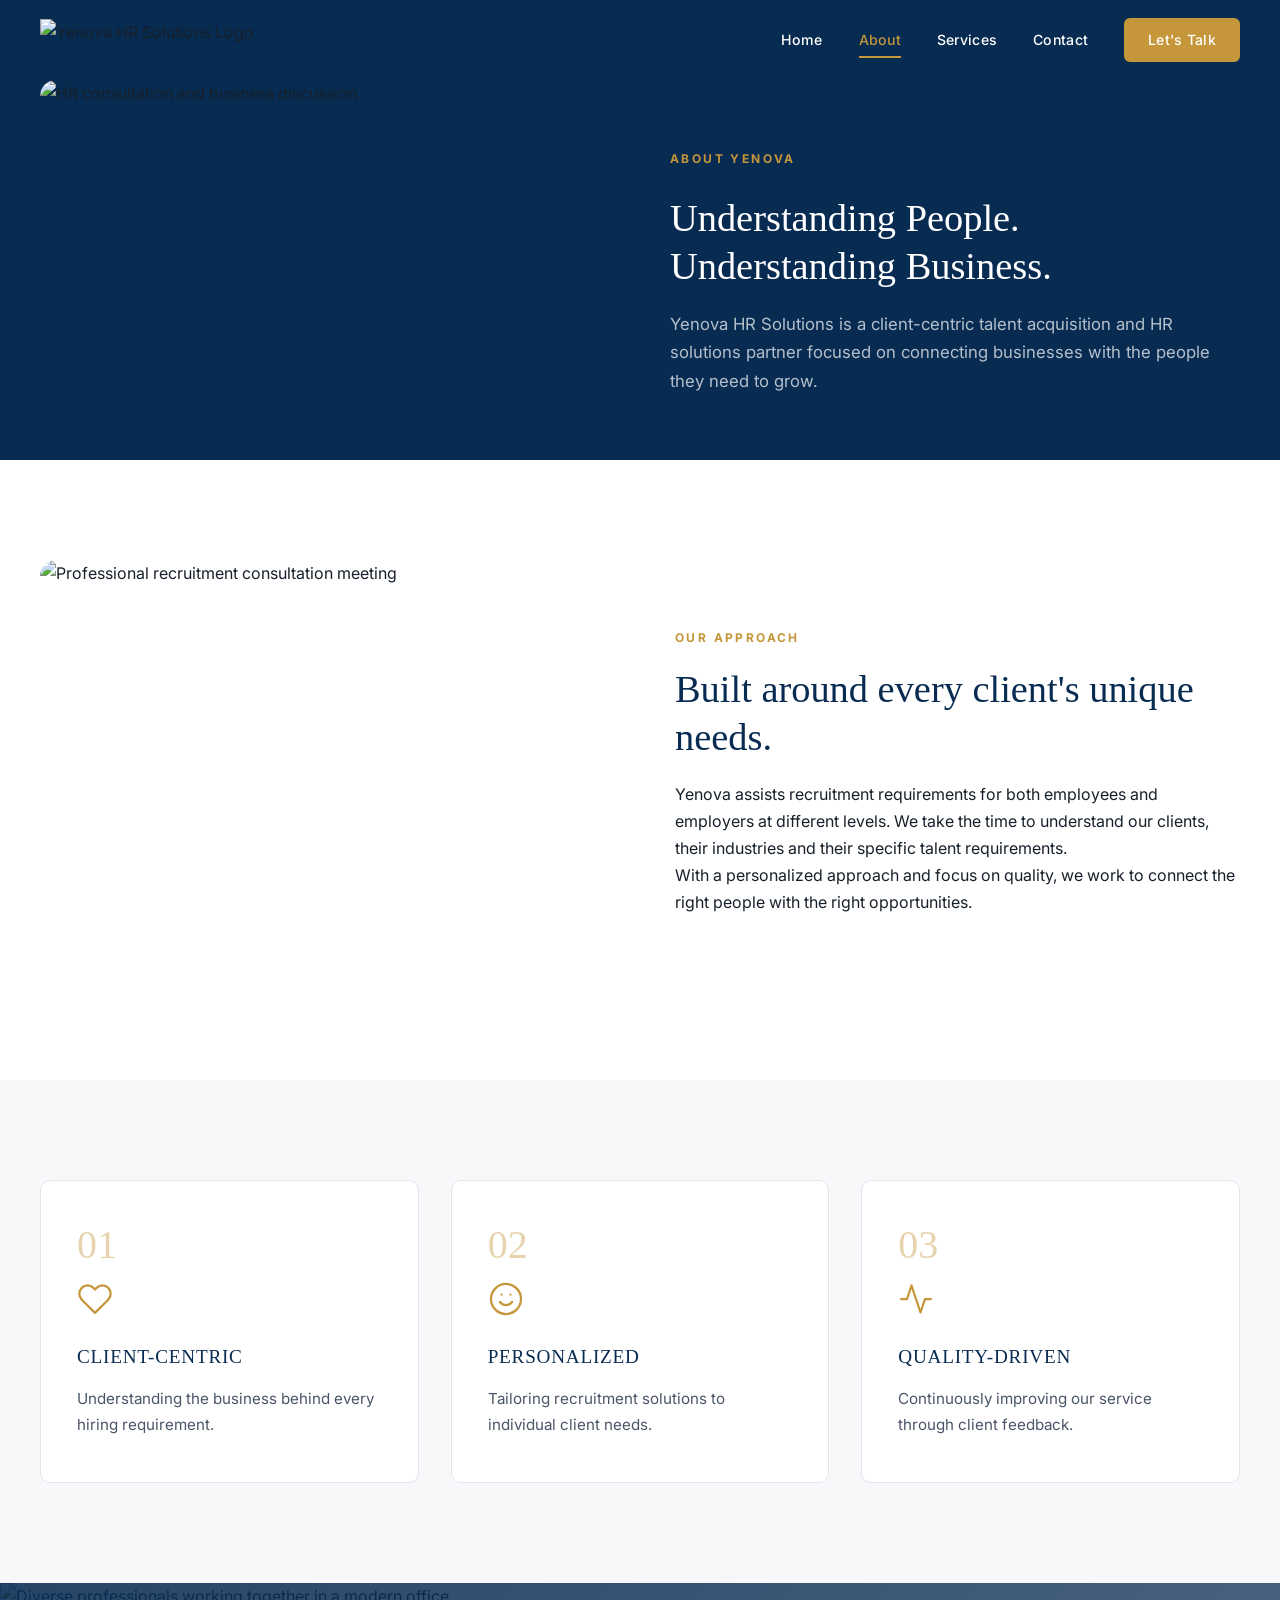
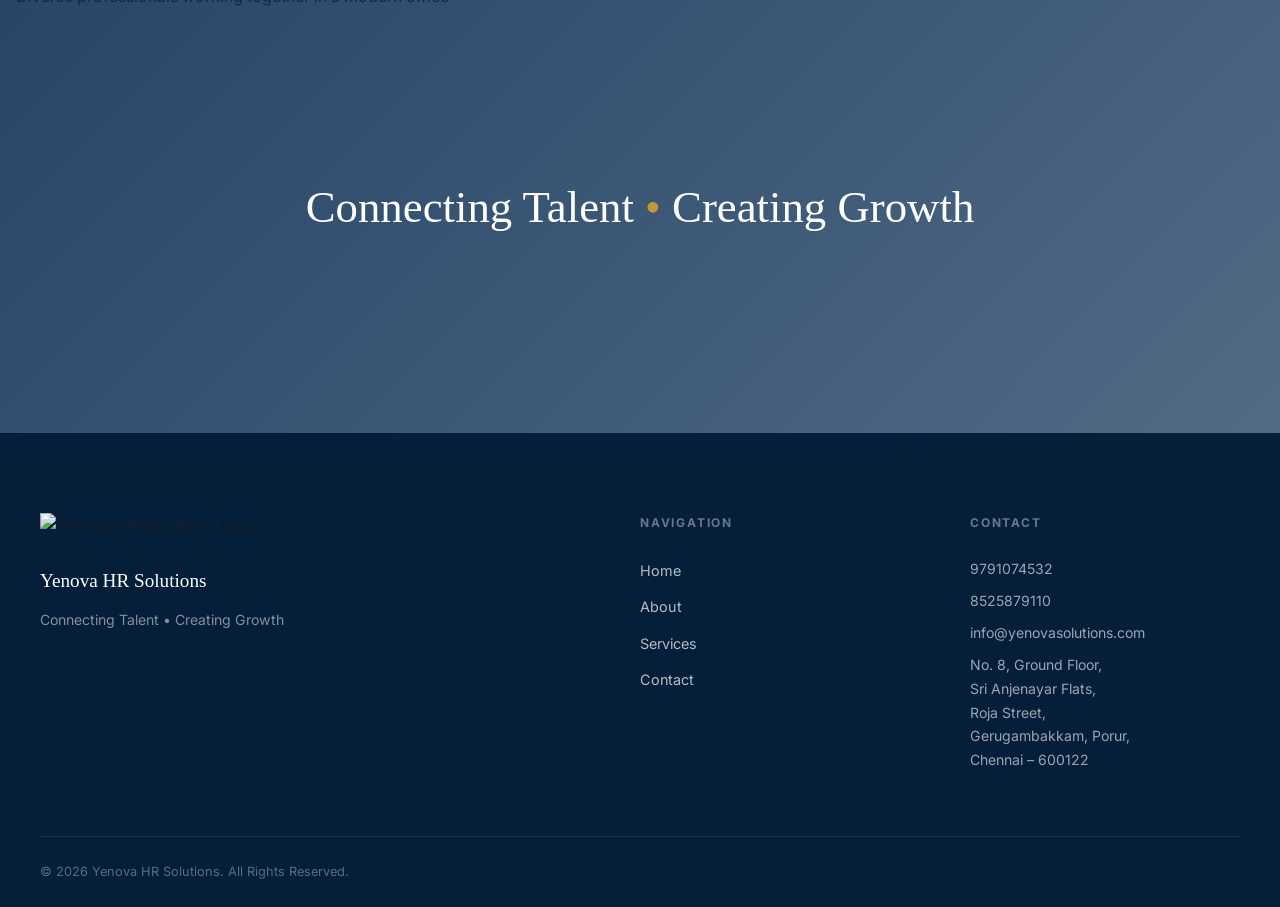
==== about.html @ aed4bd1d "Add files via upload" ====
<!DOCTYPE html>
<html lang="en">
<head>
 <meta charset="UTF-8">
 <meta name="viewport" content="width=device-width, initial-scale=1.0">
 <meta name="description" content="About Yenova HR Solutions — A client-centric talent acquisition and HR solutions partner focused on connecting businesses with the right people.">
 <meta property="og:title" content="About Yenova HR Solutions | Talent Acquisition &amp; HR Solutions">
 <meta property="og:description" content="A client-centric talent acquisition and HR solutions partner focused on connecting businesses with the right people.">
 <meta property="og:type" content="website">
 <title>About Yenova HR Solutions | Talent Acquisition &amp; HR Solutions</title>
 <link rel="stylesheet" href="style.css">
 <link rel="preconnect" href="https://fonts.googleapis.com">
 <link rel="preconnect" href="https://fonts.gstatic.com" crossorigin>
 <link href="https://fonts.googleapis.com/css2?family=Inter:wght@300;400;500;600;700&display=swap" rel="stylesheet">
</head>
<body>

<!-- ====== NAVBAR ====== -->
<nav class="navbar" id="navbar">
 <div class="container">
 <a href="index.html" class="nav-logo" aria-label="Yenova HR Solutions Home">
 <img src="https://i.ibb.co/JRYvrYJW/Whats-App-Image-2026-08-31-at-3-42-55-PM.png" alt="Yenova HR Solutions Logo">
 </a>
 <div class="nav-links">
 <a href="index.html">Home</a>
 <a href="about.html" class="active">About</a>
 <a href="services.html">Services</a>
 <a href="contact.html">Contact</a>
 <a href="contact.html" class="nav-cta">Let's Talk</a>
 </div>
 <button class="hamburger" id="hamburger" aria-label="Toggle menu">
 <span></span>
 <span></span>
 <span></span>
 </button>
 </div>
</nav>

<!-- Mobile Nav -->
<div class="mobile-nav" id="mobileNav">
 <a href="index.html" class="mobile-nav-link">Home</a>
 <a href="about.html" class="mobile-nav-link">About</a>
 <a href="services.html" class="mobile-nav-link">Services</a>
 <a href="contact.html" class="mobile-nav-link">Contact</a>
</div>

<!-- ====== ABOUT HERO ====== -->
<section class="page-hero">
 <div class="container">
 <div class="page-hero-image reveal">
 <img src="https://images.unsplash.com/photo-1521737711867-e3b97375f052?w=700&q=85&fit=crop" alt="HR consultation and business discussion" loading="eager">
 </div>
 <div class="page-hero-content reveal">
 <span class="section-label">About Yenova</span>
 <h2 class="section-heading" style="color:#fff;">Understanding People.<br>Understanding Business.</h2>
 <p class="section-subtitle">Yenova HR Solutions is a client-centric talent acquisition and HR solutions partner focused on connecting businesses with the people they need to grow.</p>
 </div>
 </div>
</section>

<!-- ====== OUR APPROACH ====== -->
<section class="about-approach">
 <div class="container">
 <div class="about-approach-grid">
 <div class="about-approach-image reveal">
 <img src="https://images.unsplash.com/photo-1573497019940-1c28c88b4f3e?w=700&q=85&fit=crop" alt="Professional recruitment consultation meeting" loading="lazy">
 </div>
 <div class="reveal">
 <span class="section-label">Our Approach</span>
 <h2 class="section-heading">Built around every client's unique needs.</h2>
 <p>Yenova assists recruitment requirements for both employees and employers at different levels. We take the time to understand our clients, their industries and their specific talent requirements.</p>
 <p>With a personalized approach and focus on quality, we work to connect the right people with the right opportunities.</p>
 </div>
 </div>
 </div>
</section>

<!-- ====== THREE VALUES ====== -->
<section class="values-section">
 <div class="container">
 <div class="values-grid">
 <div class="value-card reveal reveal-delay-1">
 <div class="value-number">01</div>
 <svg class="value-icon" viewBox="0 0 24 24" fill="none" stroke="currentColor" stroke-width="1.5" stroke-linecap="round" stroke-linejoin="round"><path d="M20.84 4.61a5.5 5.5 0 00-7.78 0L12 5.67l-1.06-1.06a5.5 5.5 0 00-7.78 7.78l1.06 1.06L12 21.23l7.78-7.78 1.06-1.06a5.5 5.5 0 000-7.78z"/></svg>
 <h3>CLIENT-CENTRIC</h3>
 <p>Understanding the business behind every hiring requirement.</p>
 </div>
 <div class="value-card reveal reveal-delay-2">
 <div class="value-number">02</div>
 <svg class="value-icon" viewBox="0 0 24 24" fill="none" stroke="currentColor" stroke-width="1.5" stroke-linecap="round" stroke-linejoin="round"><circle cx="12" cy="12" r="10"/><path d="M8 14s1.5 2 4 2 4-2 4-2"/><line x1="9" y1="9" x2="9.01" y2="9"/><line x1="15" y1="9" x2="15.01" y2="9"/></svg>
 <h3>PERSONALIZED</h3>
 <p>Tailoring recruitment solutions to individual client needs.</p>
 </div>
 <div class="value-card reveal reveal-delay-3">
 <div class="value-number">03</div>
 <svg class="value-icon" viewBox="0 0 24 24" fill="none" stroke="currentColor" stroke-width="1.5" stroke-linecap="round" stroke-linejoin="round"><polyline points="22 12 18 12 15 21 9 3 6 12 2 12"/></svg>
 <h3>QUALITY-DRIVEN</h3>
 <p>Continuously improving our service through client feedback.</p>
 </div>
 </div>
 </div>
</section>

<!-- ====== STATEMENT IMAGE ====== -->
<section class="statement-section">
 <div class="statement-bg">
 <img src="https://images.unsplash.com/photo-1522071820081-009f0129c71c?w=1400&q=85&fit=crop" alt="Diverse professionals working together in a modern office" loading="lazy">
 </div>
 <div class="statement-overlay"></div>
 <div class="statement-text reveal">
 <h2>Connecting Talent <span class="gold">&bull;</span> Creating Growth</h2>
 </div>
</section>

<!-- ====== FOOTER ====== -->
<footer class="site-footer">
 <div class="container">
 <div class="footer-grid">
 <div class="footer-brand">
 <div class="footer-brand-logo">
 <img src="https://i.ibb.co/JRYvrYJW/Whats-App-Image-2026-08-31-at-3-42-55-PM.png" alt="Yenova HR Solutions Logo">
 </div>
 <h3>Yenova HR Solutions</h3>
 <p>Connecting Talent &bull; Creating Growth</p>
 </div>
 <div class="footer-nav">
 <h4>Navigation</h4>
 <a href="index.html">Home</a>
 <a href="about.html">About</a>
 <a href="services.html">Services</a>
 <a href="contact.html">Contact</a>
 </div>
 <div class="footer-contact">
 <h4>Contact</h4>
 <a href="tel:+919791074532">9791074532</a>
 <a href="tel:+918525879110">8525879110</a>
 <a href="mailto:info@yenovasolutions.com">info@yenovasolutions.com</a>
 <p>No. 8, Ground Floor,<br>
 Sri Anjenayar Flats,<br>
 Roja Street,<br>
 Gerugambakkam, Porur,<br>
 Chennai – 600122</p>
 </div>
 </div>
 <div class="footer-bottom">
 <p>&copy; 2026 Yenova HR Solutions. All Rights Reserved.</p>
 </div>
 </div>
</footer>

<script src="script.js"></script>
</body>
</html>
---- style.css ----
/* ============================================================
 YENOVA HR SOLUTIONS — Premium Corporate Website Styles
 ============================================================ */

/* ---------- Custom Properties ---------- */
:root {
 --navy: #082B52;
 --navy-dark: #051e3a;
 --navy-light: #0d3568;
 --gold: #C5963A;
 --gold-light: #d4af5e;
 --gold-dark: #a67d2a;
 --white: #FFFFFF;
 --off-white: #F7F8FA;
 --off-white-2: #eef0f4;
 --text-dark: #17202A;
 --text-mid: #4a5568;
 --text-light: #718096;
 --border: #e2e6ec;
 --shadow-sm: 0 1px 3px rgba(8,43,82,0.06);
 --shadow-md: 0 4px 20px rgba(8,43,82,0.08);
 --shadow-lg: 0 10px 40px rgba(8,43,82,0.12);
 --shadow-xl: 0 20px 60px rgba(8,43,82,0.15);
 --radius-sm: 6px;
 --radius-md: 10px;
 --radius-lg: 16px;
 --transition: 0.3s cubic-bezier(0.4, 0, 0.2, 1);
 --transition-slow: 0.5s cubic-bezier(0.4, 0, 0.2, 1);
 --font-heading: 'Georgia', 'Times New Roman', serif;
 --font-body: -apple-system, BlinkMacSystemFont, 'Segoe UI', 'Inter', Roboto, sans-serif;
 --container-max: 1280px;
 --navbar-height: 80px;
}

/* ---------- Reset & Base ---------- */
*, *::before, *::after {
 margin: 0;
 padding: 0;
 box-sizing: border-box;
}

html {
 scroll-behavior: smooth;
 -webkit-text-size-adjust: 100%;
}

body {
 font-family: var(--font-body);
 color: var(--text-dark);
 background: var(--white);
 line-height: 1.7;
 font-weight: 400;
 -webkit-font-smoothing: antialiased;
 -moz-osx-font-smoothing: grayscale;
 overflow-x: hidden;
}

img {
 display: block;
 max-width: 100%;
 height: auto;
}

a {
 color: inherit;
 text-decoration: none;
}

ul { list-style: none; }
button { cursor: pointer; border: none; background: none; font-family: inherit; }
input, textarea, select { font-family: inherit; }

/* ---------- Utility ---------- */
.container {
 width: 100%;
 max-width: var(--container-max);
 margin: 0 auto;
 padding: 0 40px;
}

.section-label {
 display: inline-block;
 font-size: 0.75rem;
 font-weight: 700;
 letter-spacing: 0.2em;
 text-transform: uppercase;
 color: var(--gold);
 margin-bottom: 16px;
}

.section-label.navy {
 color: var(--navy);
}

.section-heading {
 font-family: var(--font-heading);
 font-size: clamp(1.8rem, 3vw, 2.8rem);
 font-weight: 400;
 line-height: 1.25;
 color: var(--navy);
 margin-bottom: 20px;
}

.section-heading.light {
 color: var(--white);
}

.section-heading.center { text-align: center; }
.section-subtitle {
 font-size: 1.05rem;
 color: var(--text-mid);
 line-height: 1.7;
 max-width: 600px;
}

.section-subtitle.light { color: rgba(255,255,255,0.8); }
.section-subtitle.center { text-align: center; margin: 0 auto; }

.btn {
 display: inline-flex;
 align-items: center;
 gap: 8px;
 padding: 14px 32px;
 font-size: 0.9rem;
 font-weight: 600;
 letter-spacing: 0.03em;
 border-radius: var(--radius-sm);
 transition: var(--transition);
 cursor: pointer;
 white-space: nowrap;
}

.btn-primary {
 background: var(--gold);
 color: var(--white);
}
.btn-primary:hover {
 background: var(--gold-dark);
 transform: translateY(-1px);
 box-shadow: var(--shadow-md);
}

.btn-outline {
 border: 2px solid rgba(255,255,255,0.5);
 color: var(--white);
 background: transparent;
}
.btn-outline:hover {
 background: var(--white);
 color: var(--navy);
 border-color: var(--white);
}

.btn-navy {
 background: var(--navy);
 color: var(--white);
}
.btn-navy:hover {
 background: var(--navy-dark);
 transform: translateY(-1px);
 box-shadow: var(--shadow-md);
}

.btn-arrow {
 display: inline-flex;
 align-items: center;
 gap: 8px;
 font-weight: 600;
 font-size: 0.9rem;
 color: var(--navy);
 transition: var(--transition);
}
.btn-arrow:hover { color: var(--gold); gap: 12px; }
.btn-arrow svg { transition: var(--transition); }
.btn-arrow:hover svg { transform: translateX(3px); }

.btn-arrow.light { color: var(--white); }
.btn-arrow.light:hover { color: var(--gold-light); }

.section-spacer { padding: 100px 0; }

/* ---------- Navbar ---------- */
.navbar {
 position: fixed;
 top: 0;
 left: 0;
 width: 100%;
 height: var(--navbar-height);
 z-index: 1000;
 transition: var(--transition-slow);
 background: transparent;
}

.navbar.scrolled {
 background: rgba(255,255,255,0.97);
 backdrop-filter: blur(12px);
 -webkit-backdrop-filter: blur(12px);
 box-shadow: var(--shadow-sm);
}

.navbar .container {
 display: flex;
 align-items: center;
 justify-content: space-between;
 height: 100%;
}

.nav-logo {
 display: flex;
 align-items: center;
 height: var(--navbar-height);
 padding: 12px 0;
 z-index: 1001;
}

.nav-logo img {
 height: 42px;
 width: auto;
 object-fit: contain;
}

.nav-links {
 display: flex;
 align-items: center;
 gap: 36px;
}

.nav-links a {
 font-size: 0.88rem;
 font-weight: 500;
 color: var(--white);
 letter-spacing: 0.02em;
 transition: var(--transition);
 position: relative;
 padding: 4px 0;
}

.navbar.scrolled .nav-links a { color: var(--text-dark); }

.nav-links a:hover,
.nav-links a.active { color: var(--gold); }

.nav-links a::after {
 content: '';
 position: absolute;
 bottom: -2px;
 left: 0;
 width: 0;
 height: 2px;
 background: var(--gold);
 transition: var(--transition);
}

.nav-links a:hover::after,
.nav-links a.active::after { width: 100%; }

.nav-cta {
 padding: 10px 24px !important;
 background: var(--gold);
 color: var(--white) !important;
 border-radius: var(--radius-sm);
 font-weight: 600;
 transition: var(--transition);
}
.nav-cta:hover {
 background: var(--gold-dark) !important;
 transform: translateY(-1px);
 color: var(--white) !important;
}
.nav-cta::after { display: none !important; }

/* Hamburger */
.hamburger {
 display: none;
 flex-direction: column;
 gap: 5px;
 padding: 8px;
 z-index: 1001;
 cursor: pointer;
}

.hamburger span {
 display: block;
 width: 24px;
 height: 2px;
 background: var(--white);
 transition: var(--transition);
 border-radius: 2px;
}

.navbar.scrolled .hamburger span { background: var(--navy); }

.hamburger.active span:nth-child(1) {
 transform: rotate(45deg) translate(5px, 5px);
}
.hamburger.active span:nth-child(2) { opacity: 0; }
.hamburger.active span:nth-child(3) {
 transform: rotate(-45deg) translate(5px, -5px);
}

/* Mobile Nav */
.mobile-nav {
 display: none;
 position: fixed;
 top: 0;
 left: 0;
 width: 100%;
 height: 100vh;
 background: rgba(8,43,82,0.98);
 backdrop-filter: blur(20px);
 -webkit-backdrop-filter: blur(20px);
 z-index: 999;
 flex-direction: column;
 align-items: center;
 justify-content: center;
 gap: 32px;
 opacity: 0;
 pointer-events: none;
 transition: var(--transition-slow);
}

.mobile-nav.active {
 opacity: 1;
 pointer-events: all;
}

.mobile-nav a {
 font-size: 1.4rem;
 font-weight: 500;
 color: var(--white);
 letter-spacing: 0.04em;
 transition: var(--transition);
 transform: translateY(20px);
 opacity: 0;
}

.mobile-nav.active a {
 transform: translateY(0);
 opacity: 1;
}

.mobile-nav a:hover { color: var(--gold); }

.mobile-nav a:nth-child(1) { transition-delay: 0.1s; }
.mobile-nav a:nth-child(2) { transition-delay: 0.15s; }
.mobile-nav a:nth-child(3) { transition-delay: 0.2s; }
.mobile-nav a:nth-child(4) { transition-delay: 0.25s; }

/* ---------- Hero ---------- */
.hero {
 position: relative;
 min-height: 100vh;
 display: flex;
 align-items: center;
 background: var(--navy);
 overflow: hidden;
}

.hero .container {
 display: grid;
 grid-template-columns: 1fr 1fr;
 gap: 60px;
 align-items: center;
 padding-top: var(--navbar-height);
 padding-bottom: 60px;
 min-height: 100vh;
}

.hero-content {
 position: relative;
 z-index: 2;
}

.hero-label {
 display: inline-block;
 font-size: 0.7rem;
 font-weight: 700;
 letter-spacing: 0.25em;
 text-transform: uppercase;
 color: var(--gold);
 margin-bottom: 24px;
 padding: 6px 16px;
 border: 1px solid rgba(197,150,58,0.3);
 border-radius: 2px;
}

.hero-title {
 font-family: var(--font-heading);
 font-size: clamp(2.2rem, 4.5vw, 3.8rem);
 font-weight: 400;
 line-height: 1.15;
 color: var(--white);
 margin-bottom: 24px;
}

.hero-title .gold { color: var(--gold); }

.hero-text {
 font-size: 1.1rem;
 color: rgba(255,255,255,0.7);
 line-height: 1.7;
 margin-bottom: 36px;
 max-width: 480px;
}

.hero-buttons {
 display: flex;
 gap: 16px;
 flex-wrap: wrap;
}

.hero-image-wrap {
 position: relative;
 height: 520px;
 border-radius: var(--radius-lg);
 overflow: hidden;
}

.hero-image-wrap img {
 width: 100%;
 height: 100%;
 object-fit: cover;
}

.hero-overlay-accent {
 position: absolute;
 top: -20px;
 right: -20px;
 width: 120px;
 height: 120px;
 border: 3px solid var(--gold);
 opacity: 0.3;
 border-radius: 50%;
 pointer-events: none;
}

.hero-overlay-accent-2 {
 position: absolute;
 bottom: 40px;
 left: -30px;
 width: 80px;
 height: 80px;
 background: var(--gold);
 opacity: 0.15;
 border-radius: 50%;
 pointer-events: none;
}

/* Floating cards */
.hero-float-card {
 position: absolute;
 background: var(--white);
 padding: 16px 22px;
 border-radius: var(--radius-md);
 box-shadow: var(--shadow-lg);
 z-index: 3;
 display: flex;
 align-items: center;
 gap: 12px;
 animation: floatCard 4s ease-in-out infinite;
}

.hero-float-card.card-1 {
 top: 30px;
 left: -40px;
 animation-delay: 0s;
}

.hero-float-card.card-2 {
 bottom: 50px;
 right: -30px;
 animation-delay: 2s;
}

.hero-float-card .card-icon {
 width: 40px;
 height: 40px;
 background: var(--off-white);
 border-radius: var(--radius-sm);
 display: flex;
 align-items: center;
 justify-content: center;
 flex-shrink: 0;
}

.hero-float-card .card-icon svg {
 width: 20px;
 height: 20px;
 color: var(--gold);
}

.hero-float-card .card-text {
 font-size: 0.8rem;
 font-weight: 600;
 color: var(--navy);
 line-height: 1.3;
}

.hero-float-card .card-sub {
 font-size: 0.7rem;
 color: var(--text-light);
 font-weight: 400;
}

@keyframes floatCard {
 0%, 100% { transform: translateY(0); }
 50% { transform: translateY(-8px); }
}

/* ---------- Trust Strip ---------- */
.trust-strip {
 background: var(--white);
 padding: 40px 0;
 border-bottom: 1px solid var(--border);
}

.trust-strip-label {
 text-align: center;
 font-size: 0.72rem;
 font-weight: 600;
 letter-spacing: 0.2em;
 text-transform: uppercase;
 color: var(--text-light);
 margin-bottom: 24px;
}

.trust-strip-logos {
 display: flex;
 align-items: center;
 justify-content: center;
 flex-wrap: wrap;
 gap: 40px 56px;
}

.trust-strip-logo {
 font-family: var(--font-heading);
 font-size: 1.05rem;
 font-weight: 600;
 color: var(--text-mid);
 letter-spacing: 0.03em;
 transition: var(--transition);
 white-space: nowrap;
}

.trust-strip-logo:hover { color: var(--navy); }

/* ---------- Intro Section ---------- */
.intro-section {
 padding: 100px 0;
}

.intro-grid {
 display: grid;
 grid-template-columns: 1fr 1fr;
 gap: 70px;
 align-items: center;
}

.intro-image-wrap {
 position: relative;
 height: 460px;
 border-radius: var(--radius-lg);
 overflow: hidden;
}

.intro-image-wrap img {
 width: 100%;
 height: 100%;
 object-fit: cover;
}

.intro-image-accent {
 position: absolute;
 bottom: -16px;
 right: -16px;
 width: 80px;
 height: 80px;
 background: var(--gold);
 opacity: 0.2;
 border-radius: var(--radius-md);
 z-index: -1;
}

.intro-content {
 padding-right: 20px;
}

.intro-content .section-heading {
 margin-top: 8px;
}

.intro-content p {
 font-size: 1.05rem;
 color: var(--text-mid);
 line-height: 1.8;
 margin-bottom: 28px;
}

/* ---------- Services Preview ---------- */
.services-preview {
 background: var(--off-white);
 padding: 100px 0;
}

.services-preview-header {
 text-align: center;
 margin-bottom: 60px;
}

.services-preview-header .section-subtitle {
 margin: 0 auto;
}

.services-preview-grid {
 display: grid;
 grid-template-columns: repeat(4, 1fr);
 gap: 28px;
}

.service-preview-card {
 background: var(--white);
 padding: 36px 28px;
 border-radius: var(--radius-md);
 transition: var(--transition);
 border: 1px solid transparent;
 position: relative;
 overflow: hidden;
}

.service-preview-card::before {
 content: '';
 position: absolute;
 top: 0;
 left: 0;
 width: 100%;
 height: 3px;
 background: var(--gold);
 transform: scaleX(0);
 transform-origin: left;
 transition: var(--transition);
}

.service-preview-card:hover {
 transform: translateY(-4px);
 box-shadow: var(--shadow-lg);
 border-color: var(--border);
}

.service-preview-card:hover::before { transform: scaleX(1); }

.service-preview-icon {
 width: 48px;
 height: 48px;
 background: var(--off-white);
 border-radius: var(--radius-sm);
 display: flex;
 align-items: center;
 justify-content: center;
 margin-bottom: 20px;
 transition: var(--transition);
}

.service-preview-card:hover .service-preview-icon {
 background: var(--navy);
}

.service-preview-icon svg {
 width: 22px;
 height: 22px;
 color: var(--gold);
 transition: var(--transition);
}

.service-preview-card:hover .service-preview-icon svg { color: var(--gold-light); }

.service-preview-card h3 {
 font-family: var(--font-heading);
 font-size: 1.15rem;
 font-weight: 500;
 color: var(--navy);
 margin-bottom: 10px;
}

.service-preview-card p {
 font-size: 0.9rem;
 color: var(--text-mid);
 line-height: 1.6;
}

.services-preview-cta {
 text-align: center;
 margin-top: 50px;
}

/* ---------- Industries Section ---------- */
.industries-section {
 position: relative;
 background: var(--navy);
 padding: 100px 0;
 overflow: hidden;
}

.industries-bg-image {
 position: absolute;
 top: 0;
 left: 0;
 width: 100%;
 height: 100%;
 opacity: 0.08;
}

.industries-bg-image img {
 width: 100%;
 height: 100%;
 object-fit: cover;
}

.industries-content {
 position: relative;
 z-index: 2;
}

.industries-header {
 text-align: center;
 margin-bottom: 60px;
}

.industries-grid {
 display: grid;
 grid-template-columns: repeat(5, 1fr);
 gap: 16px;
}

.industry-item {
 display: flex;
 align-items: center;
 gap: 12px;
 padding: 18px 20px;
 background: rgba(255,255,255,0.05);
 border: 1px solid rgba(255,255,255,0.08);
 border-radius: var(--radius-sm);
 transition: var(--transition);
 cursor: default;
}

.industry-item:hover {
 background: rgba(255,255,255,0.1);
 border-color: rgba(197,150,58,0.3);
 transform: translateY(-2px);
}

.industry-dot {
 width: 8px;
 height: 8px;
 background: var(--gold);
 border-radius: 50%;
 flex-shrink: 0;
}

.industry-item span {
 font-size: 0.88rem;
 color: rgba(255,255,255,0.85);
 font-weight: 500;
 letter-spacing: 0.02em;
}

/* ---------- Final CTA ---------- */
.final-cta {
 padding: 100px 0;
 text-align: center;
}

.final-cta .section-heading {
 max-width: 700px;
 margin: 0 auto 16px;
}

.final-cta .section-subtitle {
 margin: 0 auto 36px;
 text-align: center;
}

/* ---------- Page Hero (About/Services/Contact) ---------- */
.page-hero {
 position: relative;
 background: var(--navy);
 padding-top: var(--navbar-height);
 min-height: 50vh;
 display: flex;
 align-items: center;
 overflow: hidden;
}

.page-hero .container {
 display: grid;
 grid-template-columns: 1fr 1fr;
 gap: 60px;
 align-items: center;
}

.page-hero-image {
 height: 380px;
 border-radius: var(--radius-lg);
 overflow: hidden;
}

.page-hero-image img {
 width: 100%;
 height: 100%;
 object-fit: cover;
}

.page-hero-content .section-heading {
 color: var(--white);
 margin-top: 8px;
}

.page-hero-content .section-subtitle {
 color: rgba(255,255,255,0.7);
}

/* ---------- About Page ---------- */
.about-approach {
 padding: 100px 0;
}

.about-approach-grid {
 display: grid;
 grid-template-columns: 1fr 1fr;
 gap: 70px;
 align-items: center;
}

.about-approach-image {
 height: 420px;
 border-radius: var(--radius-lg);
 overflow: hidden;
}

.about-approach-image img {
 width: 100%;
 height: 100%;
 object-fit: cover;
}

.values-section {
 padding: 100px 0;
 background: var(--off-white);
}

.values-grid {
 display: grid;
 grid-template-columns: repeat(3, 1fr);
 gap: 32px;
}

.value-card {
 background: var(--white);
 padding: 44px 36px;
 border-radius: var(--radius-md);
 transition: var(--transition);
 border: 1px solid var(--border);
 position: relative;
 overflow: hidden;
}

.value-card::after {
 content: '';
 position: absolute;
 top: 0;
 left: 0;
 width: 100%;
 height: 3px;
 background: var(--gold);
 transform: scaleX(0);
 transform-origin: left;
 transition: var(--transition);
}

.value-card:hover {
 transform: translateY(-4px);
 box-shadow: var(--shadow-lg);
}

.value-card:hover::after { transform: scaleX(1); }

.value-number {
 font-family: var(--font-heading);
 font-size: 2.5rem;
 color: var(--gold);
 opacity: 0.4;
 margin-bottom: 16px;
 line-height: 1;
}

.value-card h3 {
 font-family: var(--font-heading);
 font-size: 1.2rem;
 font-weight: 500;
 color: var(--navy);
 margin-bottom: 12px;
 letter-spacing: 0.04em;
}

.value-card p {
 font-size: 0.95rem;
 color: var(--text-mid);
 line-height: 1.7;
}

.value-icon {
 width: 36px;
 height: 36px;
 margin-bottom: 16px;
 color: var(--gold);
}

/* Statement Image */
.statement-section {
 position: relative;
 height: 50vh;
 min-height: 360px;
 display: flex;
 align-items: center;
 justify-content: center;
 overflow: hidden;
}

.statement-bg {
 position: absolute;
 top: 0;
 left: 0;
 width: 100%;
 height: 100%;
}

.statement-bg img {
 width: 100%;
 height: 100%;
 object-fit: cover;
}

.statement-overlay {
 position: absolute;
 top: 0;
 left: 0;
 width: 100%;
 height: 100%;
 background: linear-gradient(135deg, rgba(8,43,82,0.88), rgba(8,43,82,0.7));
}

.statement-text {
 position: relative;
 z-index: 2;
 text-align: center;
}

.statement-text h2 {
 font-family: var(--font-heading);
 font-size: clamp(1.6rem, 3.5vw, 3rem);
 font-weight: 400;
 color: var(--white);
 line-height: 1.3;
}

.statement-text h2 .gold { color: var(--gold); }

/* ---------- Services Page ---------- */
.services-hero-image {
 height: 380px;
 border-radius: var(--radius-lg);
 overflow: hidden;
}

.service-detail {
 padding: 80px 0;
 border-bottom: 1px solid var(--border);
}

.service-detail:last-of-type { border-bottom: none; }

.service-detail-grid {
 display: grid;
 grid-template-columns: 1fr 1fr;
 gap: 70px;
 align-items: center;
}

.service-detail-grid.reverse .service-detail-image { order: 2; }
.service-detail-grid.reverse .service-detail-content { order: 1; }

.service-detail-image {
 height: 380px;
 border-radius: var(--radius-lg);
 overflow: hidden;
}

.service-detail-image img {
 width: 100%;
 height: 100%;
 object-fit: cover;
 transition: var(--transition-slow);
}

.service-detail-image:hover img {
 transform: scale(1.04);
}

.service-detail-number {
 font-family: var(--font-heading);
 font-size: 3rem;
 color: var(--gold);
 opacity: 0.3;
 line-height: 1;
 margin-bottom: 12px;
}

.service-detail-content h3 {
 font-family: var(--font-heading);
 font-size: 1.8rem;
 font-weight: 400;
 color: var(--navy);
 margin-bottom: 16px;
 line-height: 1.3;
}

.service-detail-content p {
 font-size: 1rem;
 color: var(--text-mid);
 line-height: 1.8;
}

/* Industries Grid (Services Page) */
.services-industries {
 position: relative;
 background: var(--navy);
 padding: 100px 0;
 overflow: hidden;
}

.services-industries-grid {
 display: grid;
 grid-template-columns: repeat(5, 1fr);
 gap: 14px;
}

/* ---------- Contact Page ---------- */
.contact-hero .page-hero-image {
 height: 440px;
}

.contact-details {
 padding: 80px 0;
 background: var(--white);
}

.contact-grid {
 display: grid;
 grid-template-columns: repeat(3, 1fr);
 gap: 40px;
}

.contact-card {
 padding: 36px 32px;
 border: 1px solid var(--border);
 border-radius: var(--radius-md);
 transition: var(--transition);
 text-align: center;
}

.contact-card:hover {
 border-color: var(--gold);
 box-shadow: var(--shadow-md);
 transform: translateY(-3px);
}

.contact-card-icon {
 width: 52px;
 height: 52px;
 background: var(--off-white);
 border-radius: 50%;
 display: flex;
 align-items: center;
 justify-content: center;
 margin: 0 auto 20px;
 transition: var(--transition);
}

.contact-card:hover .contact-card-icon {
 background: var(--navy);
}

.contact-card-icon svg {
 width: 22px;
 height: 22px;
 color: var(--gold);
}

.contact-card h4 {
 font-family: var(--font-heading);
 font-size: 0.85rem;
 font-weight: 600;
 letter-spacing: 0.08em;
 text-transform: uppercase;
 color: var(--navy);
 margin-bottom: 12px;
}

.contact-card p,
.contact-card a {
 font-size: 0.95rem;
 color: var(--text-mid);
 line-height: 1.7;
 display: block;
 transition: var(--transition);
}

.contact-card a:hover { color: var(--gold); }

/* Contact Form */
.contact-form-section {
 padding: 80px 0;
 background: var(--off-white);
}

.contact-form-wrap {
 max-width: 680px;
 margin: 0 auto;
 background: var(--white);
 padding: 50px 44px;
 border-radius: var(--radius-lg);
 box-shadow: var(--shadow-md);
}

.form-group {
 margin-bottom: 22px;
}

.form-group label {
 display: block;
 font-size: 0.82rem;
 font-weight: 600;
 color: var(--navy);
 margin-bottom: 8px;
 letter-spacing: 0.02em;
}

.form-group input,
.form-group textarea,
.form-group select {
 width: 100%;
 padding: 14px 18px;
 font-size: 0.95rem;
 color: var(--text-dark);
 background: var(--white);
 border: 1.5px solid var(--border);
 border-radius: var(--radius-sm);
 transition: var(--transition);
 outline: none;
}

.form-group input:focus,
.form-group textarea:focus,
.form-group select:focus {
 border-color: var(--gold);
 box-shadow: 0 0 0 3px rgba(197,150,58,0.1);
}

.form-group input.error,
.form-group textarea.error,
.form-group select.error {
 border-color: #e53e3e;
 box-shadow: 0 0 0 3px rgba(229,62,62,0.08);
}

.form-group .error-msg {
 display: none;
 font-size: 0.78rem;
 color: #e53e3e;
 margin-top: 6px;
}

.form-group .error-msg.visible { display: block; }

.form-group textarea {
 resize: vertical;
 min-height: 120px;
}

.form-group select {
 appearance: none;
 -webkit-appearance: none;
 background-image: url("data:image/svg+xml,%3Csvg xmlns='http://www.w3.org/2000/svg' width='12' height='12' viewBox='0 0 12 12'%3E%3Cpath fill='%23718096' d='M6 8L1 3h10z'/%3E%3C/svg%3E");
 background-repeat: no-repeat;
 background-position: right 16px center;
 padding-right: 40px;
}

.form-submit-btn {
 width: 100%;
 padding: 16px;
 background: var(--navy);
 color: var(--white);
 font-size: 0.95rem;
 font-weight: 600;
 border: none;
 border-radius: var(--radius-sm);
 cursor: pointer;
 transition: var(--transition);
 letter-spacing: 0.03em;
}

.form-submit-btn:hover {
 background: var(--navy-dark);
 transform: translateY(-1px);
 box-shadow: var(--shadow-md);
}

.form-success {
 display: none;
 text-align: center;
 padding: 40px;
}

.form-success.visible {
 display: block;
}

.form-success-icon {
 width: 64px;
 height: 64px;
 background: #e6f4ea;
 border-radius: 50%;
 display: flex;
 align-items: center;
 justify-content: center;
 margin: 0 auto 20px;
}

.form-success-icon svg {
 width: 28px;
 height: 28px;
 color: #0d904f;
}

.form-success h3 {
 font-family: var(--font-heading);
 font-size: 1.5rem;
 color: var(--navy);
 margin-bottom: 8px;
}

.form-success p {
 color: var(--text-mid);
 font-size: 0.95rem;
}

/* Map */
.map-section {
 padding: 0 0 100px;
}

.map-card {
 max-width: var(--container-max);
 margin: 0 auto;
 padding: 0 40px;
}

.map-card-inner {
 background: var(--white);
 border-radius: var(--radius-lg);
 overflow: hidden;
 box-shadow: var(--shadow-md);
 border: 1px solid var(--border);
}

.map-embed {
 width: 100%;
 height: 400px;
 background: var(--off-white);
 display: flex;
 align-items: center;
 justify-content: center;
}

.map-embed iframe {
 width: 100%;
 height: 100%;
 border: 0;
}

.map-card-footer {
 padding: 24px 32px;
 display: flex;
 align-items: center;
 justify-content: space-between;
 border-top: 1px solid var(--border);
}

.map-card-footer p {
 font-size: 0.88rem;
 color: var(--text-mid);
}

.map-btn {
 display: inline-flex;
 align-items: center;
 gap: 8px;
 padding: 10px 20px;
 background: var(--navy);
 color: var(--white);
 font-size: 0.85rem;
 font-weight: 600;
 border-radius: var(--radius-sm);
 transition: var(--transition);
}

.map-btn:hover {
 background: var(--navy-dark);
 transform: translateY(-1px);
}

/* ---------- Footer ---------- */
.site-footer {
 background: var(--navy-dark);
 padding: 80px 0 0;
}

.footer-grid {
 display: grid;
 grid-template-columns: 2fr 1fr 1fr;
 gap: 60px;
 padding-bottom: 60px;
 border-bottom: 1px solid rgba(255,255,255,0.08);
}

.footer-brand-logo img {
 height: 36px;
 width: auto;
 margin-bottom: 16px;
 object-fit: contain;
}

.footer-brand h3 {
 font-family: var(--font-heading);
 font-size: 1.2rem;
 font-weight: 500;
 color: var(--white);
 margin-bottom: 12px;
}

.footer-brand p {
 font-size: 0.88rem;
 color: rgba(255,255,255,0.5);
 line-height: 1.6;
}

.footer-nav h4,
.footer-contact h4 {
 font-size: 0.75rem;
 font-weight: 700;
 letter-spacing: 0.15em;
 text-transform: uppercase;
 color: rgba(255,255,255,0.4);
 margin-bottom: 20px;
}

.footer-nav a {
 display: block;
 font-size: 0.9rem;
 color: rgba(255,255,255,0.7);
 padding: 6px 0;
 transition: var(--transition);
}

.footer-nav a:hover { color: var(--gold); }

.footer-contact p,
.footer-contact a {
 font-size: 0.88rem;
 color: rgba(255,255,255,0.6);
 padding: 4px 0;
 display: block;
 transition: var(--transition);
 line-height: 1.7;
}

.footer-contact a:hover { color: var(--gold); }

.footer-bottom {
 padding: 24px 0;
 display: flex;
 align-items: center;
 justify-content: space-between;
}

.footer-bottom p {
 font-size: 0.8rem;
 color: rgba(255,255,255,0.35);
}

/* ---------- Scroll Reveal ---------- */
.reveal {
 opacity: 0;
 transform: translateY(30px);
 transition: opacity 0.7s ease, transform 0.7s ease;
}

.reveal.visible {
 opacity: 1;
 transform: translateY(0);
}

.reveal-delay-1 { transition-delay: 0.1s; }
.reveal-delay-2 { transition-delay: 0.2s; }
.reveal-delay-3 { transition-delay: 0.3s; }
.reveal-delay-4 { transition-delay: 0.4s; }

/* ---------- Hero Entry Animation ---------- */
@keyframes heroFadeUp {
 from { opacity: 0; transform: translateY(30px); }
 to { opacity: 1; transform: translateY(0); }
}

.hero-content > * {
 opacity: 0;
 animation: heroFadeUp 0.8s ease forwards;
}

.hero-content > *:nth-child(1) { animation-delay: 0.2s; }
.hero-content > *:nth-child(2) { animation-delay: 0.35s; }
.hero-content > *:nth-child(3) { animation-delay: 0.5s; }
.hero-content > *:nth-child(4) { animation-delay: 0.65s; }

.hero-image-wrap {
 opacity: 0;
 animation: heroFadeUp 1s ease 0.3s forwards;
}

/* ---------- Responsive ---------- */
@media (max-width: 1200px) {
 .services-preview-grid { grid-template-columns: repeat(2, 1fr); }
 .industries-grid { grid-template-columns: repeat(3, 1fr); }
 .services-industries-grid { grid-template-columns: repeat(3, 1fr); }
}

@media (max-width: 1024px) {
 :root { --navbar-height: 72px; }
 .container { padding: 0 32px; }
 .hero .container { grid-template-columns: 1fr; gap: 40px; }
 .hero-image-wrap { height: 400px; }
 .hero-float-card { display: none; }
 .intro-grid { grid-template-columns: 1fr; gap: 40px; }
 .about-approach-grid { grid-template-columns: 1fr; gap: 40px; }
 .about-approach-image { height: 320px; }
 .page-hero .container { grid-template-columns: 1fr; gap: 40px; }
 .page-hero-image { height: 300px; }
 .service-detail-grid,
 .service-detail-grid.reverse { grid-template-columns: 1fr; }
 .service-detail-grid.reverse .service-detail-image { order: 0; }
 .service-detail-grid.reverse .service-detail-content { order: 0; }
 .service-detail-image { height: 300px; }
 .values-grid { grid-template-columns: repeat(2, 1fr); }
 .contact-grid { grid-template-columns: repeat(2, 1fr); }
 .footer-grid { grid-template-columns: 1fr 1fr; gap: 40px; }
 .section-spacer { padding: 70px 0; }
 .intro-section, .services-preview, .industries-section,
 .final-cta, .about-approach, .values-section,
 .contact-details, .contact-form-section { padding: 70px 0; }
}

@media (max-width: 768px) {
 .container { padding: 0 24px; }
 .nav-links { display: none; }
 .hamburger { display: flex; }
 .mobile-nav { display: flex; }
 .hero-title { font-size: 2rem; }
 .hero-image-wrap { height: 320px; }
 .section-heading { font-size: 1.6rem; }
 .services-preview-grid { grid-template-columns: 1fr; }
 .industries-grid { grid-template-columns: repeat(2, 1fr); }
 .services-industries-grid { grid-template-columns: repeat(2, 1fr); }
 .values-grid { grid-template-columns: 1fr; }
 .contact-grid { grid-template-columns: 1fr; }
 .footer-grid { grid-template-columns: 1fr; gap: 36px; }
 .trust-strip-logos { gap: 24px 36px; }
 .trust-strip-logo { font-size: 0.9rem; }
 .hero-buttons { flex-direction: column; }
 .hero-buttons .btn { width: 100%; justify-content: center; }
 .contact-form-wrap { padding: 32px 24px; }
 .intro-image-wrap { height: 300px; }
 .statement-section { height: 40vh; min-height: 300px; }
 .map-embed { height: 300px; }
 .footer-bottom { flex-direction: column; gap: 8px; text-align: center; }
}

@media (max-width: 480px) {
 .container { padding: 0 18px; }
 .hero-title { font-size: 1.75rem; }
 .hero-image-wrap { height: 260px; }
 .industries-grid { grid-template-columns: 1fr; }
 .services-industries-grid { grid-template-columns: 1fr; }
 .intro-image-wrap { height: 240px; }
 .about-approach-image { height: 240px; }
 .service-detail-image { height: 240px; }
 .page-hero-image { height: 240px; }
 .contact-hero .page-hero-image { height: 260px; }
 .map-embed { height: 250px; }
}

/* ---------- Reduced Motion ---------- */
@media (prefers-reduced-motion: reduce) {
 *, *::before, *::after {
 animation-duration: 0.01ms !important;
 animation-iteration-count: 1 !important;
 transition-duration: 0.01ms !important;
 scroll-behavior: auto !important;
 }
 .reveal { opacity: 1; transform: none; }
}
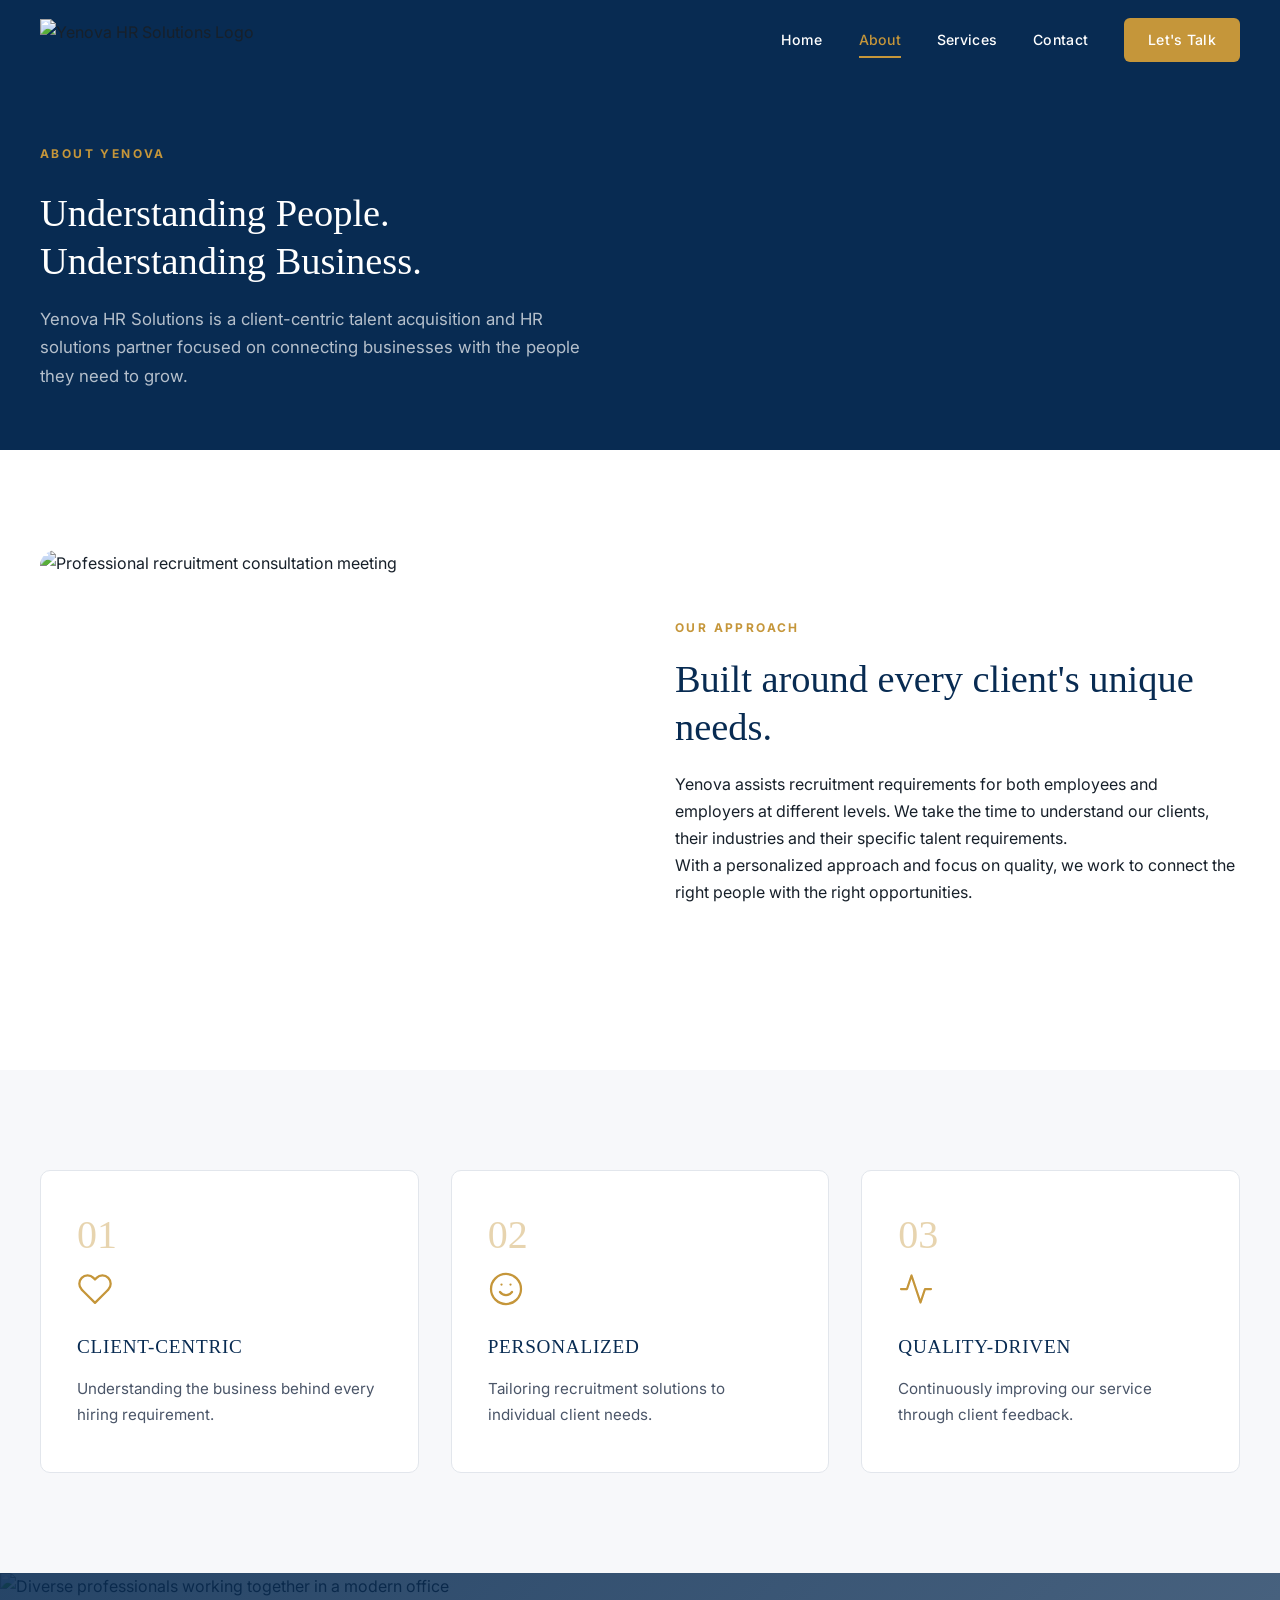
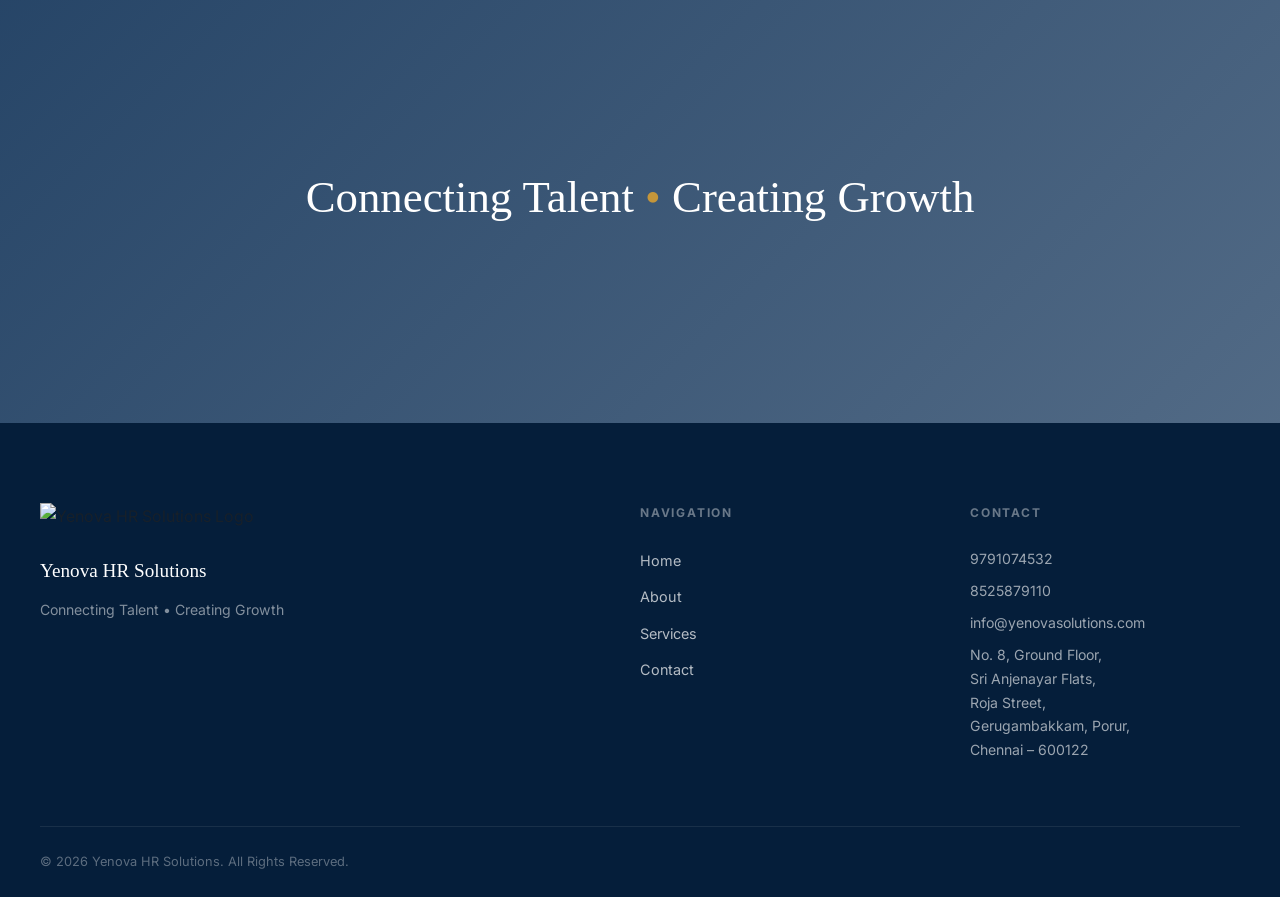
==== commit df5dd413: "Refactor about section layout in about.html" ====
--- a/about.html
+++ b/about.html
@@ -47,14 +47,11 @@
 <!-- ====== ABOUT HERO ====== -->
 <section class="page-hero">
  <div class="container">
- <div class="page-hero-image reveal">
- <img src="https://images.unsplash.com/photo-1521737711867-e3b97375f052?w=700&q=85&fit=crop" alt="HR consultation and business discussion" loading="eager">
- </div>
- <div class="page-hero-content reveal">
- <span class="section-label">About Yenova</span>
- <h2 class="section-heading" style="color:#fff;">Understanding People.<br>Understanding Business.</h2>
- <p class="section-subtitle">Yenova HR Solutions is a client-centric talent acquisition and HR solutions partner focused on connecting businesses with the people they need to grow.</p>
- </div>
+  <div class="page-hero-content reveal">
+   <span class="section-label">About Yenova</span>
+   <h2 class="section-heading" style="color:#fff;">Understanding People.<br>Understanding Business.</h2>
+   <p class="section-subtitle">Yenova HR Solutions is a client-centric talent acquisition and HR solutions partner focused on connecting businesses with the people they need to grow.</p>
+  </div>
  </div>
 </section>
 
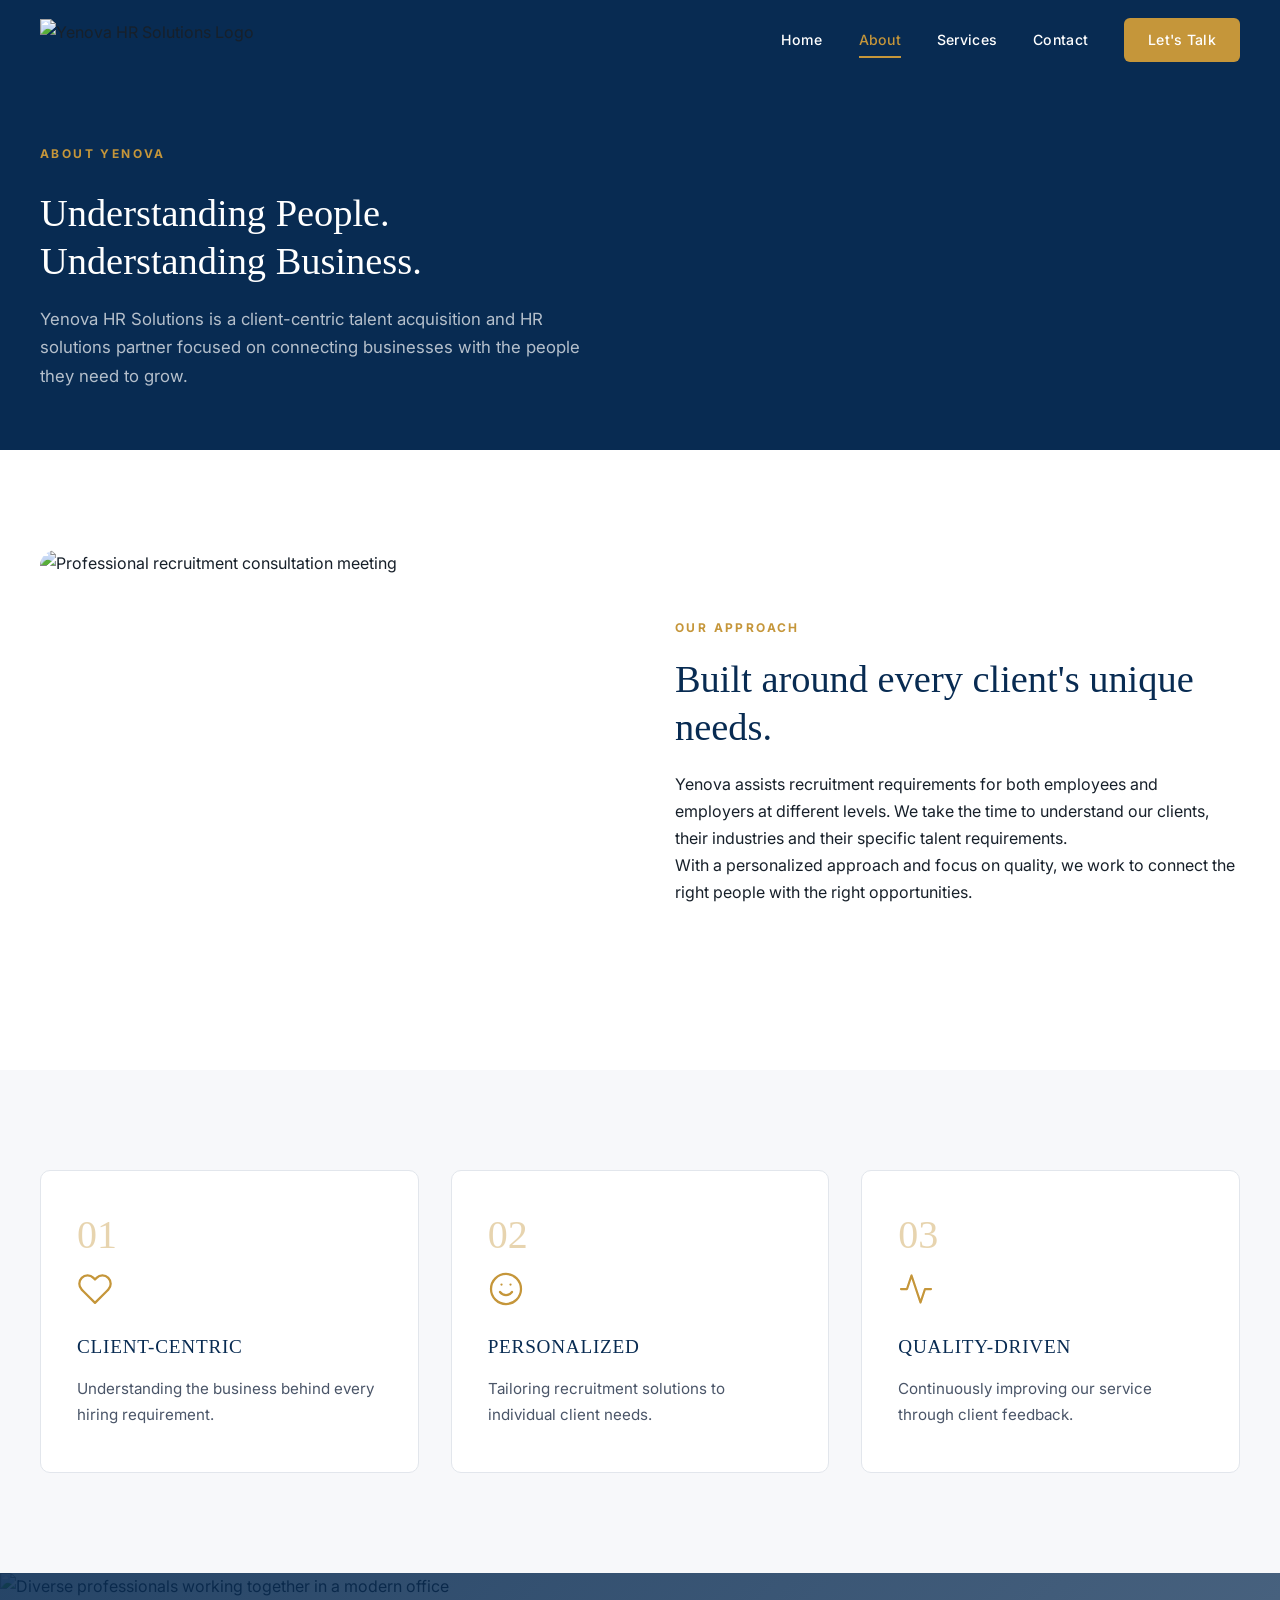
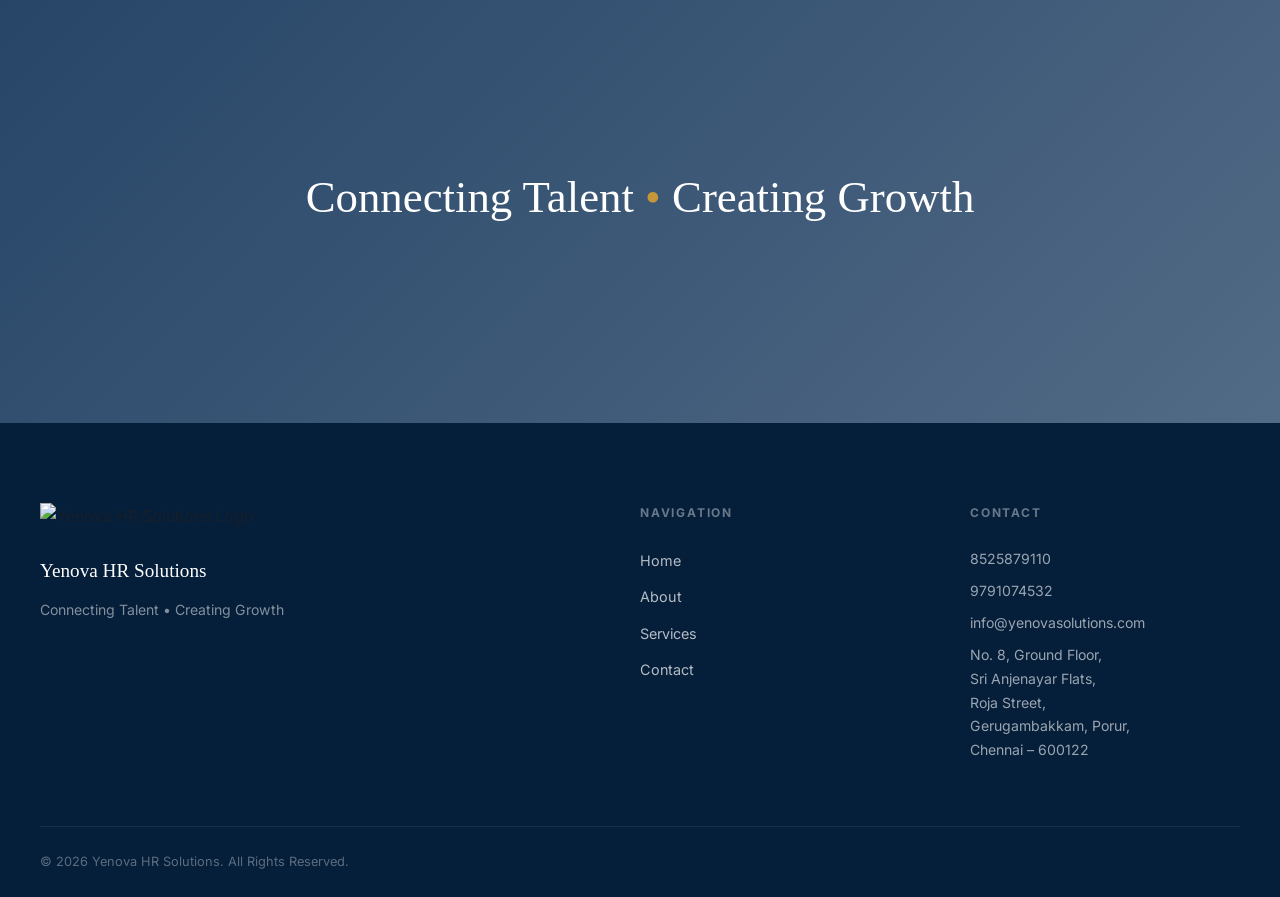
==== commit ff7bce1f: "Add phone number link to footer" ====
--- a/about.html
+++ b/about.html
@@ -129,8 +129,8 @@
  </div>
  <div class="footer-contact">
  <h4>Contact</h4>
+ <a href="tel:+918525879110">8525879110</a>
  <a href="tel:+919791074532">9791074532</a>
- <a href="tel:+918525879110">8525879110</a>
  <a href="mailto:info@yenovasolutions.com">info@yenovasolutions.com</a>
  <p>No. 8, Ground Floor,<br>
  Sri Anjenayar Flats,<br>
